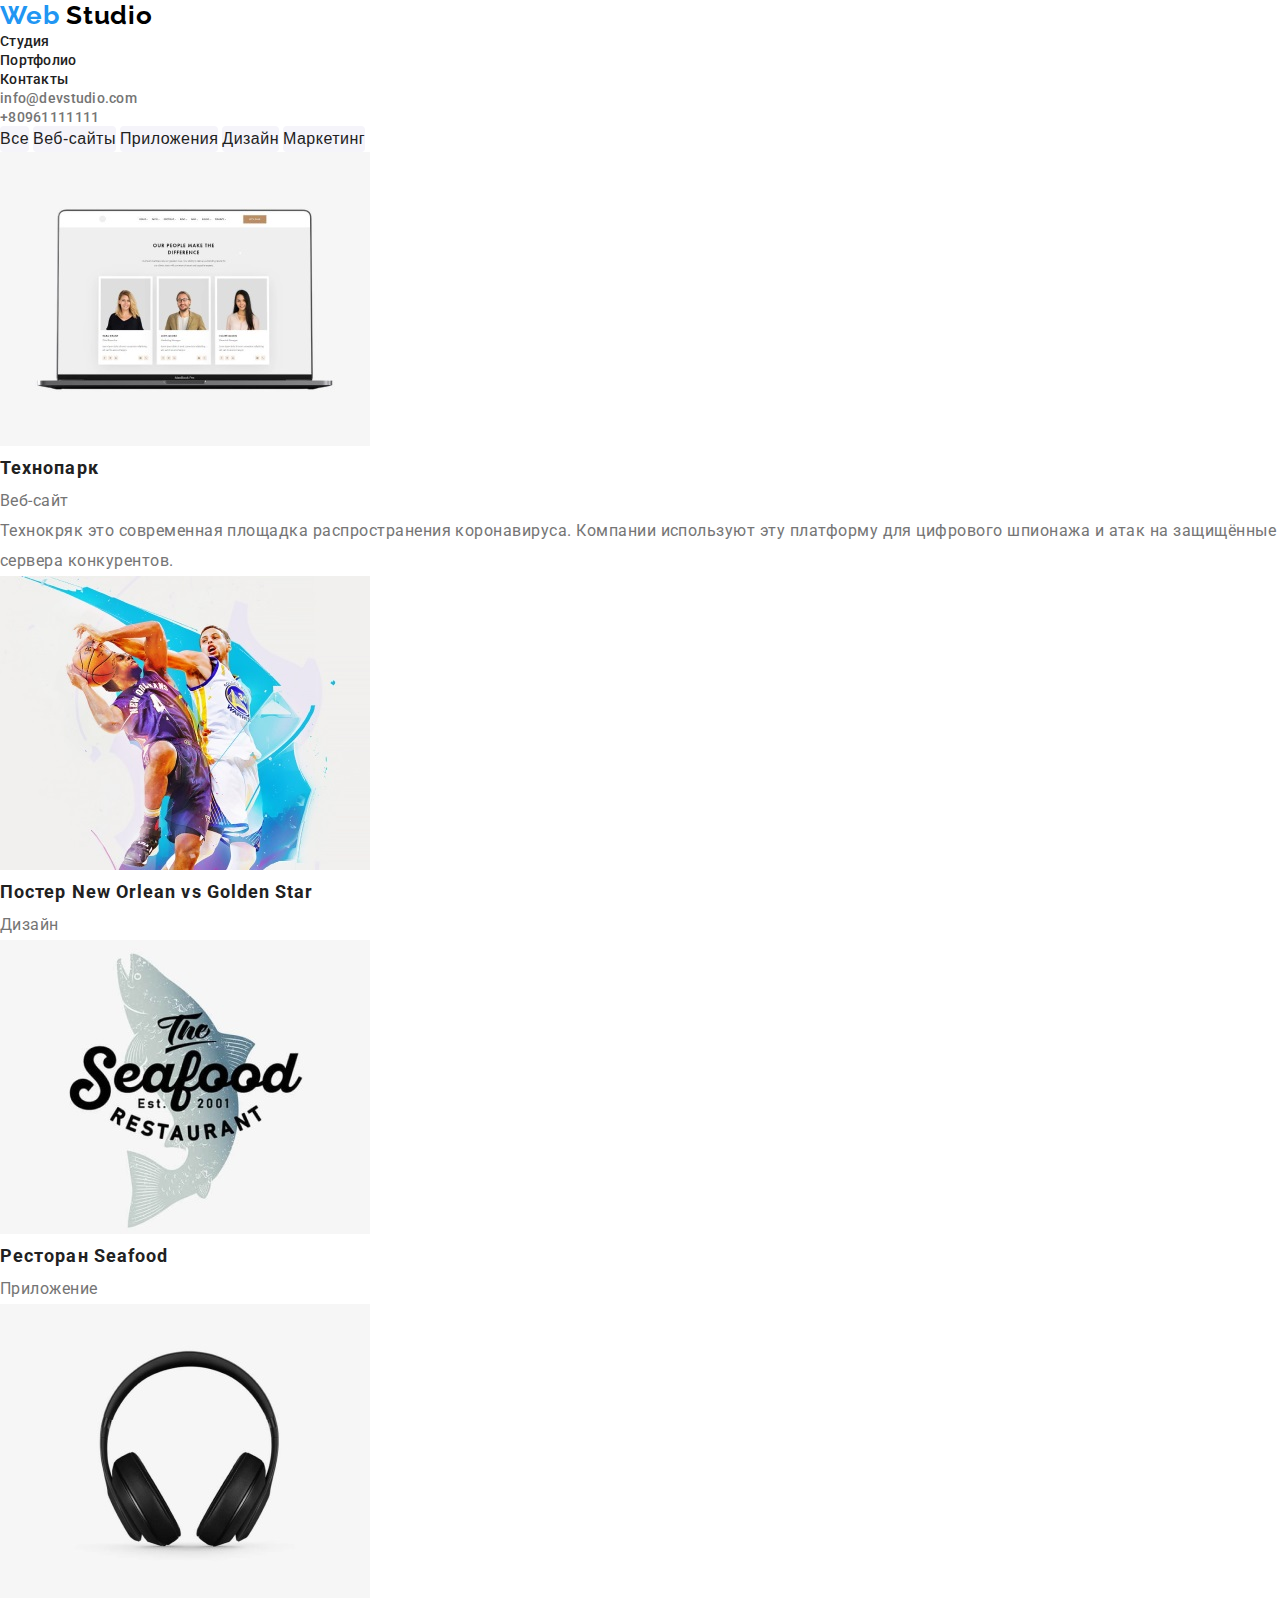
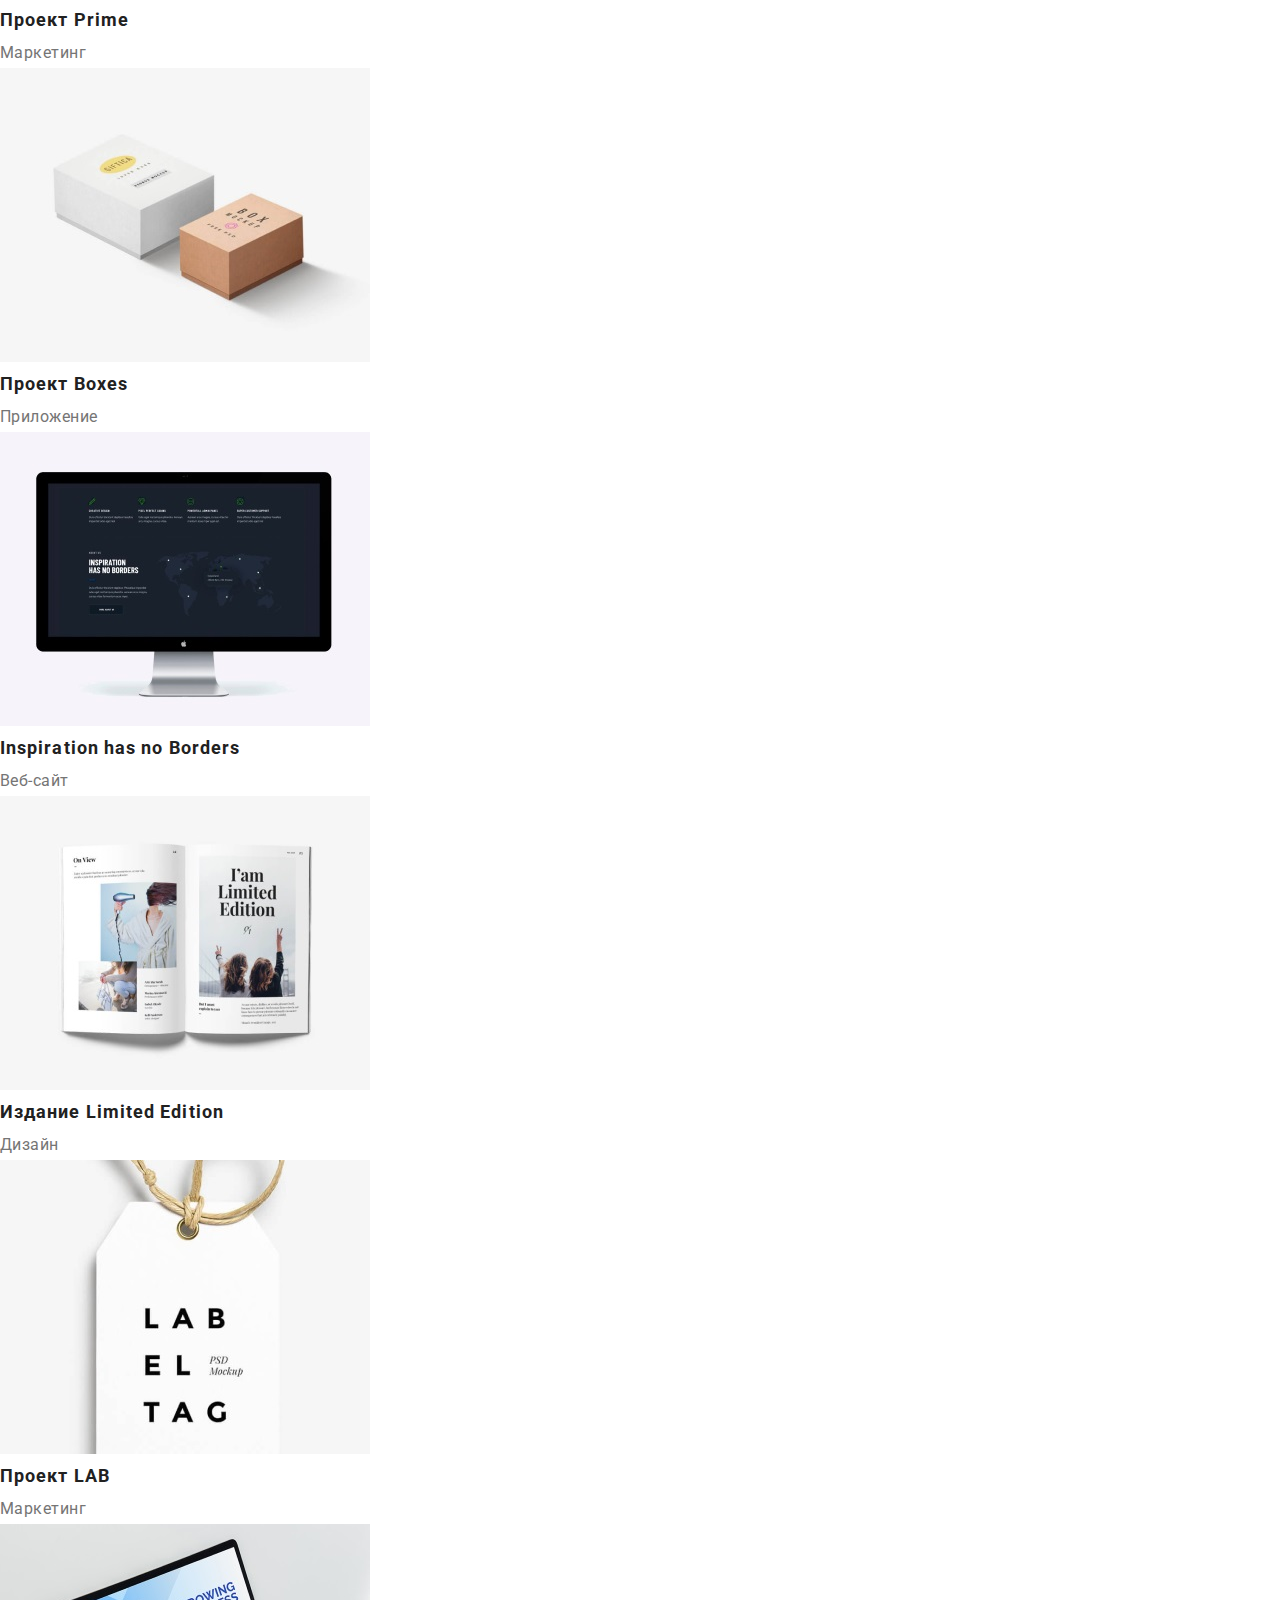
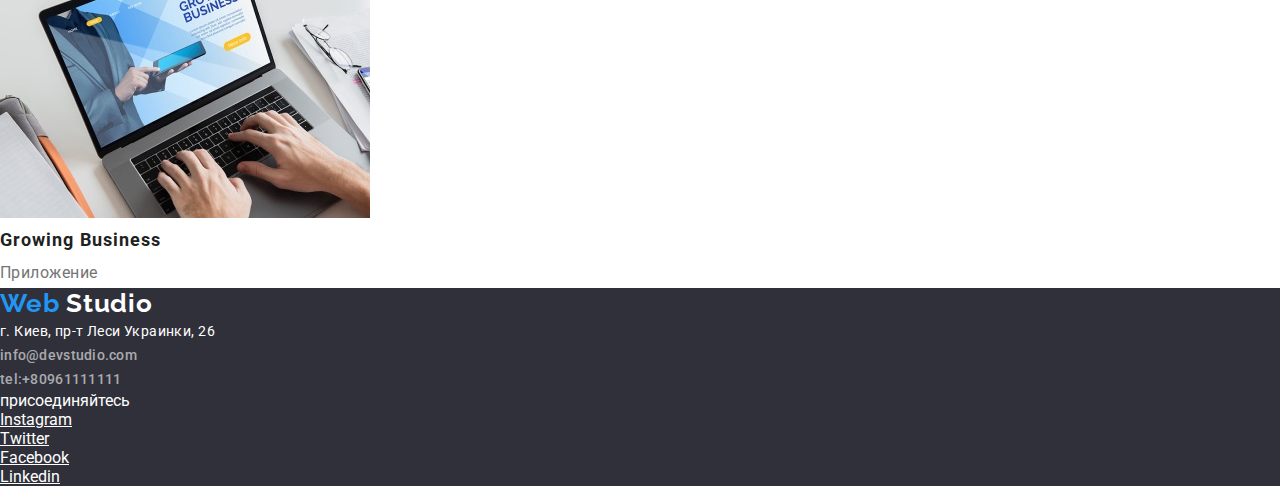
==== portfolio.html @ 054fb1ee "дз3" ====
<!DOCTYPE html>
<html lang="en">
<head>
    <meta charset="UTF-8">
    <meta name="viewport" content="width=device-width, initial-scale=1.0">
    <title>goit-markup-hw-2</title>
    <link rel="stylesheet" href="./css/style1.css"> 

    <link href="https://fonts.googleapis.com/css2?family=Raleway:wght@700&family=Roboto:wght@400;500;700;900&display=swap" rel="stylesheet">
</head>
<body>
    <header> 
        <div class="top_line">
            
                <div class="logo-studio">
                    <a href="#"><span>Web</span> Studio</a> 
                </div>
                    <ul class="nav">
                        <li><a class="studia_link" href="index.html">Студия</a> </li>
                        <li><a class="studia_link" href="#">Портфолио</a> </li>
                        <li><a class="studia_link" href="#">Контакты</a> </li>
                    </ul>
          <address>
              <ul class="address_top_line">
                  <li><a class="contacts-link studia_link" href="mailto:info@devstudio.com ">info@devstudio.com </a></li>
                  <li> <a class="contacts-link studia_link" href="tel:+80961111111 ">+80961111111  </a> </li>
              </ul>
          </address>
  </div>    
        </div>    
    </header> 
    <main>
       
        <section class="content_projects">
            <div class="filtres_portfolio">  
                
                    <button type="button" class="filtres_portfolio_button">Все</button>
                    <button type="button" class="filtres_portfolio_button">Веб-сайты</button>
                    <button type="button" class="filtres_portfolio_button">Приложения</button>
                    <button type="button" class="filtres_portfolio_button">Дизайн</button>
                    <button type="button" class="filtres_portfolio_button">Маркетинг</button>
            </div>
            <div>
                <ul class="portfolio_projects">
                    <li>
                        <a href="#">
                            <img src="./images/portfolio-0.jpg" alt="portfolio-0">
                            <h1>Технопарк</h1>
                            <p>Веб-сайт</p>
                            <p>Технокряк это современная площадка распространения коронавируса. Компании используют эту платформу для цифрового шпионажа и атак на защищённые сервера конкурентов.</p>
                         </a>
                    </li>
                    <li>
                        <a href="#">
                            <img src="./images/portfolio-1.jpg" alt="portfolio-1">
                            <h1>Постер New Orlean vs Golden Star</h1>
                            <p>Дизайн</p>
                        </a>
                    </li>
                    <li>
                        <a href="#">
                            <img src="./images/portfolio-2.jpg" alt="portfolio-2">
                            <h1>Ресторан Seafood</h1>
                            <p>Приложение</p>
                        </a>    
                    </li>
                    <li>
                        <a href="#">
                            <img src="./images/portfolio-3.jpg" alt="portfolio-3">
                            <h1>Проект Prime</h1>
                            <p>Маркетинг</p>
                        </a>    
                    </li>
                    <li>
                        <a href="#">
                            <img src="./images/portfolio-4.jpg" alt="portfolio-4">
                            <h1>Проект Boxes</h1>
                            <p>Приложение</p>
                        </a>
                    </li>
                    <li>
                        <a href="#">
                            <img src="./images/portfolio-5.jpg" alt="portfolio-5">
                            <h1>Inspiration has no Borders</h1>
                            <p>Веб-сайт</p>
                        </a>
                    </li>
                    <li>
                        <a href="#">
                            <img src="./images/portfolio-6.jpg" alt="portfolio-6">
                            <h1>Издание Limited Edition</h1>
                            <p>Дизайн</p>
                        </a>
                    </li>
                    <li>
                        <a href="#">
                            <img src="./images/portfolio-7.jpg" alt="portfolio-7">
                            <h1>Проект LAB </h1>
                            <p>Маркетинг</p>
                        </a>
                    </li>
                    <li>
                        <a href="#">
                            <img src="./images/portfolio-8.jpg" alt="portfolio-8">
                            <h1>Growing Business</h1>
                            <p>Приложение</p>
                        </a>
                    </li>
                </ul>
            </div>
        </section>



    </main>
    <footer class="footer_studio">
        <div class="contacts_footer">
           <div class="logo-studio-footer">
               <a href="#"><span>Web</span> Studio</a> 
            </div>
           <address>
               <ul class="address_footer">
                   <li>г. Киев, пр-т Леси Украинки, 26</li>
                   <li><a class="contacts_link_footer studia_link" href="mailto:info@devstudio.com ">info@devstudio.com </a></li>
                   <li> <a class="contacts_link_footer studia_link" href="tel:+80961111111 ">tel:+80961111111  </a> </li>
               </ul>
           </address>
        </div>
        <div class="footer_social_network "> 
           <p>присоединяйтесь</p>
            <ul>
               <li><a href="">Instagram</a></li>
               <li><a href="">Twitter</a></li>
               <li><a href="">Facebook</a></li>
               <li><a href="">Linkedin</a></li>
            </ul>
        </div>
    </footer>
</body>
</html>
---- css/style1.css ----
* {
    margin: 0px;
	padding: 0px;
}
body {
  
    font-family: roboto , sans-serif;
}
 .top_line {
    
    background: #FFFFFF;
    }
.studia_link:focus,
.studia_link:hover {
   
    color: #2196F3;
}
.nav {
    
    list-style: none;
 
 }



.nav li a{
  
   
   text-decoration: none;
   font-style: normal;
   font-weight: 500;
   font-size: 14px;
   line-height: 16px;
   letter-spacing: 0.02em;
   color: #212121;
}

.address_top_line {

   list-style: none;
  
} 




.address_top_line a {
    font-style: normal;
    text-align: center;
    padding-top: 32px;
 
    text-decoration: none;
    font-weight: 500;
    font-size: 14px;
    line-height: 16px;
    letter-spacing: 0.02em;
    color: #757575;
}





.logo-studio a span {
   color: #2196F3
}
.logo-studio a {
   color:#000;
   font-family: Raleway;
   font-style: normal;
   font-weight: bold;
   font-size: 26px;
   line-height: 31px;
   letter-spacing: 0.03em;
   text-decoration: none;
   }

/*   Style main                               */
.service {
     background: rgba(47, 48, 58, 0.8);
}

.service-title {
    
    font-weight: 900;
    font-size: 44px;
    line-height: 60px;
 
    letter-spacing: 0.06em;
    text-transform: uppercase;
    color: #FFFFFF;
}
.service_button {
   
    background: #2196F3;
    box-shadow: 0px 4px 4px rgba(0, 0, 0, 0.15);
    border-radius: 4px;
    font-weight: bold;
    font-size: 16px;
    line-height: 30px;
    align-items: center;
    text-align: center;
    letter-spacing: 0.06em;
    color: #FFFFFF;
    
}

.features-navigation {
    
    list-style: none;
}

.features-navigation h3 {
    font-weight: 700;
    font-size: 14px;
    line-height: 16px;
    letter-spacing: 0.03em;
    text-transform: uppercase;
    color: #212121;
}
.features-navigation p {
    font-size: 14px;
    line-height: 24px;
    letter-spacing: 0.03em;
    color: #757575;
}

.our_clients h2,
.our_team h2,
.activity_company h2 {
    
    font-weight: 700;
    font-size: 36px;
    line-height: 42px;
    
    letter-spacing: 0.03em;
    color: #212121;
}
.activity-nav {
    list-style: none;
   
}

.activity-nav a {
    text-decoration: none;
    text-transform: uppercase;
}
.activity-nav  h3 {
   
    font-weight: 700;
    font-size: 14px;
    line-height: 16px;
  
    letter-spacing: 0.03em;
    background: rgba(47, 48, 58, 0.8);
    color: #fff;
  }

  .our_team {
  
    background: #F5F4FA;
   
}
.our_team h3 {
    font-weight: 500;
    font-size: 16px;
    line-height: 19px;
    text-align: center;
    letter-spacing: 0.03em;
    color: #212121;
}
.our_team p {
    font-size: 16px;
    line-height: 19px;
    text-align: center;
    letter-spacing: 0.03em;
    color: #757575;
}

.our_team_workers {
 
    list-style: none;
}

.our_clients_nav {
  
    list-style: none;
}
.our_clients_nav a {
    padding-left: 60px;
}
/*   Style footer                             */

.footer_studio {

    background: #2F303A;
}
.logo-studio-footer a span {
    color: #2196F3
}
.logo-studio-footer a {
    color:#fff;
    font-family: Raleway;
    font-style: normal;
    font-weight: bold;
    font-size: 26px;
    line-height: 31px;
    letter-spacing: 0.03em;
    text-decoration: none;
    }

.address_footer {
    font-style: normal;
 
    list-style: none;
    font-size: 14px;
    line-height: 24px;
    letter-spacing: 0.03em;
    color: #fff;
}
    
.address_footer a {
  
    text-decoration: none;
    font-weight: 500;
    font-size: 14px;
    line-height: 16px;
    letter-spacing: 0.02em;
    color: rgba(255, 255, 255, 0.6);
 }
 .studia_link:focus,
 .studia_link:hover {
    
     color: #2196F3;
 }
    
.footer_social_network {
    color: #fff;
}
.footer_social_network ul {
    list-style: none;
}
.footer_social_network a {
    color: #fff;
}

.filtres_portfolio_items {
  
    list-style: none;
}
.portfolio_projects {
    list-style: none;
}
.portfolio_projects a,.filtres_portfolio_items a {
    text-decoration: none;
}
.filtres_portfolio_items h1 {
    font-weight: 500;
    font-size: 16px;
    line-height: 26px;
    text-align: center;
    letter-spacing: 0.03em;

color: #212121;

}

.portfolio_projects h1 {
    font-weight: bold;
    font-size: 18px;
    line-height: 36px;
    letter-spacing: 0.06em;
    color: #212121;
}

.portfolio_projects p {
    font-size: 16px;
    line-height: 30px;
    letter-spacing: 0.03em;
    color: #757575;
}
.filtres_portfolio_button {
    font-weight: 500;
    font-size: 16px;
    line-height: 26px;
    text-align: center;
    letter-spacing: 0.03em;
    color: #212121;
    background: #F5F4FA;
    border-radius: 4px;
    border: 0px;
}
.filtres_portfolio_button:hover,
.filtres_portfolio_button:focus {
    font-weight: 500;
    font-size: 16px;
    line-height: 26px;
    text-align: center;
    letter-spacing: 0.03em;
    color: #fff;
    background: #2196F3;
    border-radius: 4px;
    border: 0px;
}
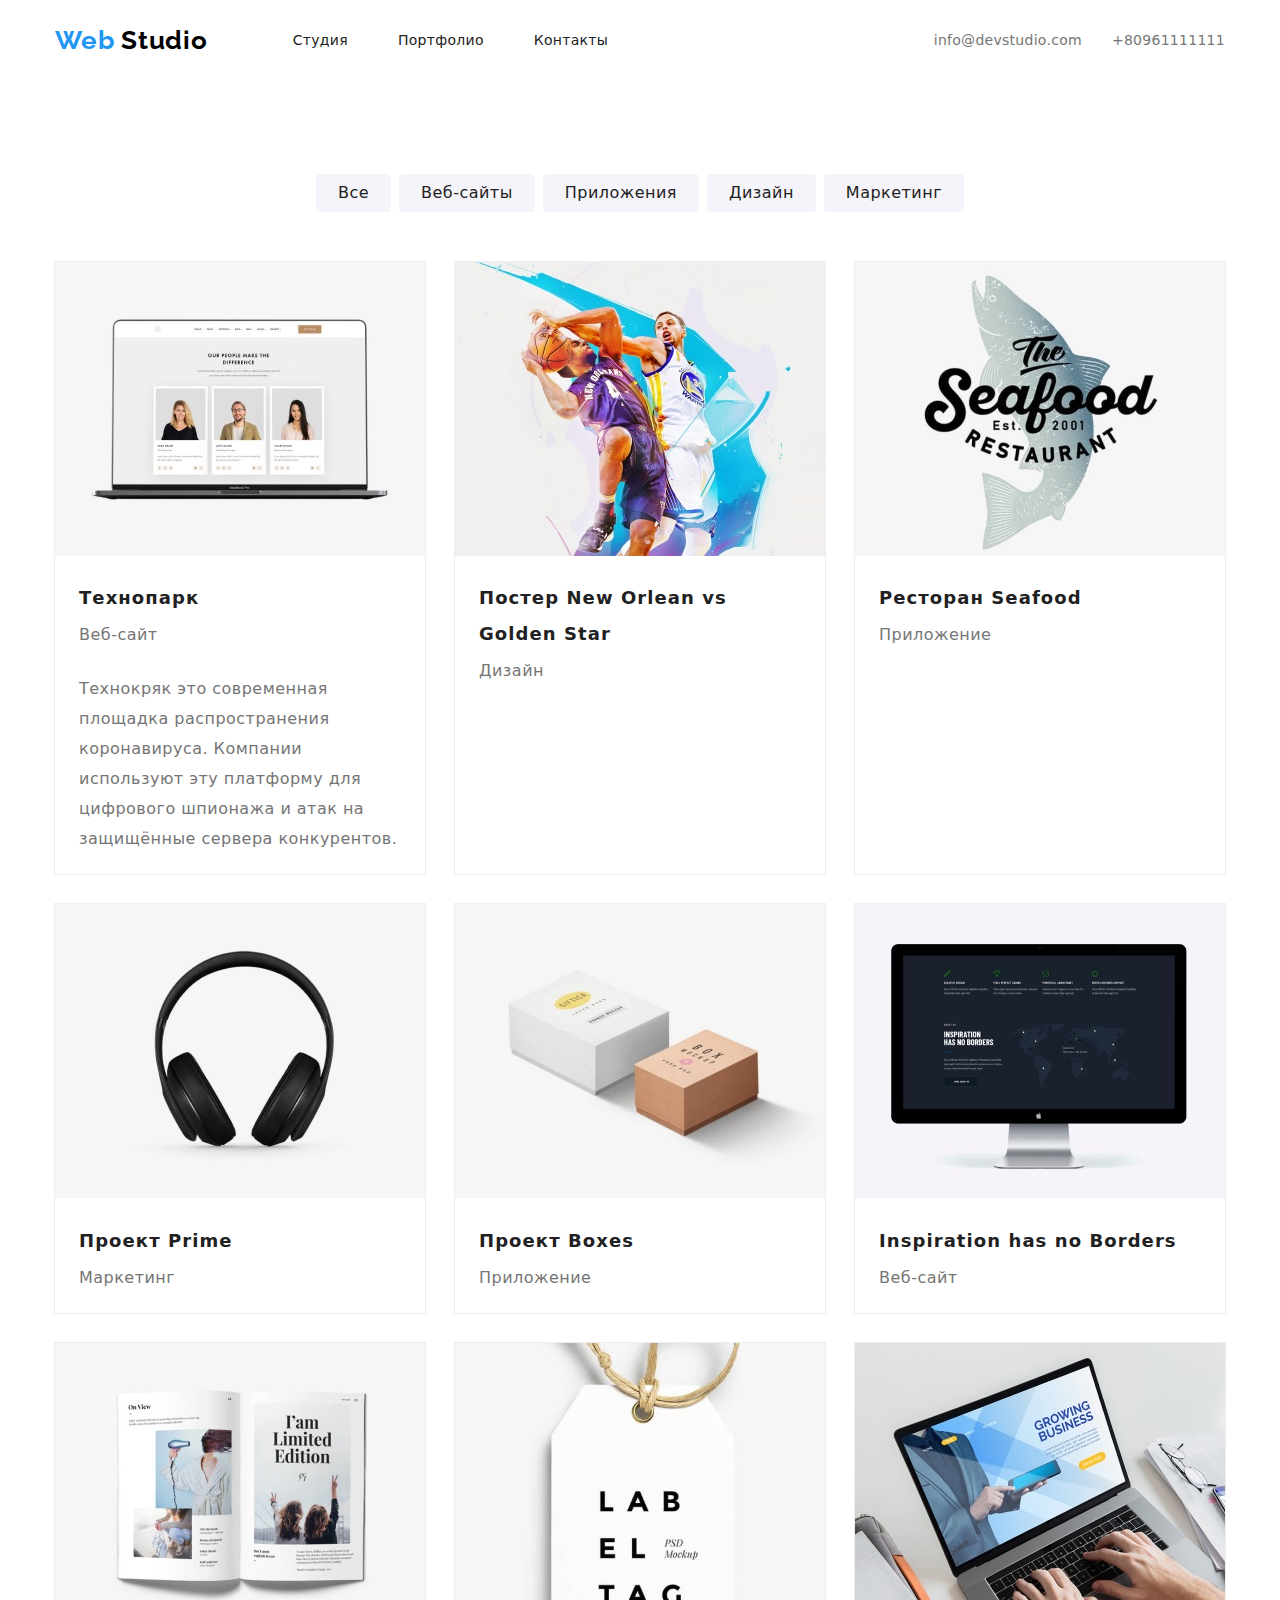
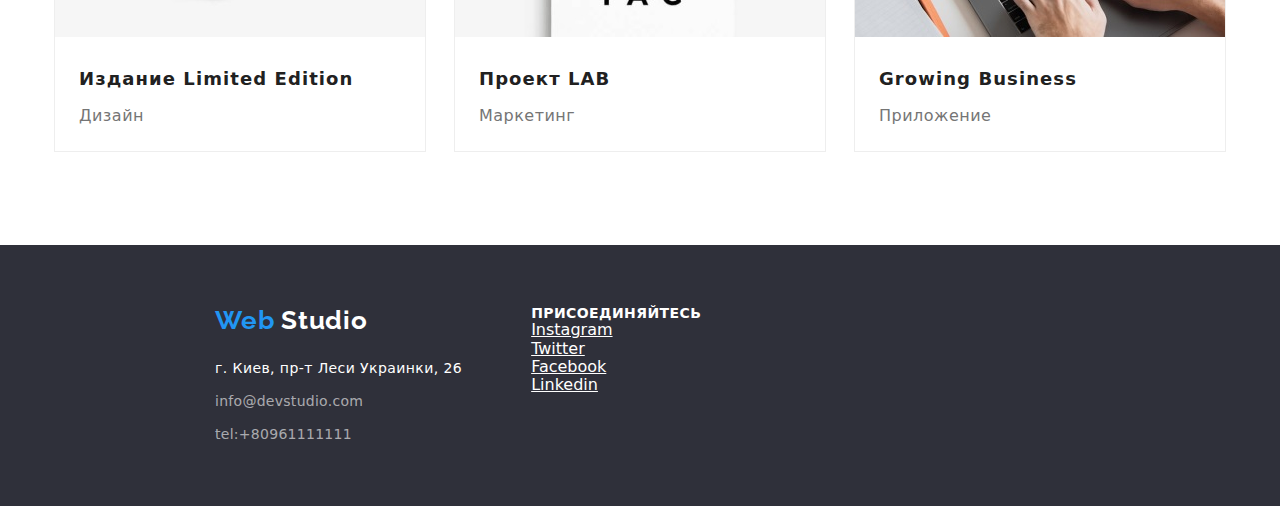
==== commit 08495708: "обновление дз3" ====
--- a/portfolio.html
+++ b/portfolio.html
@@ -6,135 +6,144 @@
     <title>goit-markup-hw-2</title>
     <link rel="stylesheet" href="./css/style1.css"> 
 
+   
     <link href="https://fonts.googleapis.com/css2?family=Raleway:wght@700&family=Roboto:wght@400;500;700;900&display=swap" rel="stylesheet">
+   
+    <link rel="stylesheet" href="https://cdnjs.cloudflare.com/ajax/libs/modern-normalize/0.6.0/modern-normalize.min.css">
 </head>
 <body>
     <header> 
-        <div class="top_line">
+        <div class="container top-line">
             
                 <div class="logo-studio">
                     <a href="#"><span>Web</span> Studio</a> 
                 </div>
-                    <ul class="nav">
-                        <li><a class="studia_link" href="index.html">Студия</a> </li>
-                        <li><a class="studia_link" href="#">Портфолио</a> </li>
-                        <li><a class="studia_link" href="#">Контакты</a> </li>
+                    <ul class="nav-list list">
+                        <li class="item"><a class="studia_link" href="index.html">Студия</a> </li>
+                        <li class="item"><a class="studia_link" href="#">Портфолио</a> </li>
+                        <li class="item"><a class="studia_link" href="#">Контакты</a> </li>
                     </ul>
-          <address>
-              <ul class="address_top_line">
-                  <li><a class="contacts-link studia_link" href="mailto:info@devstudio.com ">info@devstudio.com </a></li>
-                  <li> <a class="contacts-link studia_link" href="tel:+80961111111 ">+80961111111  </a> </li>
+          <address class="address-nav">
+              <ul class="address-nav list">
+                  <li class="item"><a class="contact-link " href="mailto:info@devstudio.com ">info@devstudio.com </a></li>
+                  <li class="item"><a class="contact-link " href="tel:+80961111111 ">+80961111111  </a> </li>
               </ul>
           </address>
-  </div>    
+         </div>    
         </div>    
     </header> 
     <main>
        
         <section class="content_projects">
-            <div class="filtres_portfolio">  
-                
-                    <button type="button" class="filtres_portfolio_button">Все</button>
-                    <button type="button" class="filtres_portfolio_button">Веб-сайты</button>
-                    <button type="button" class="filtres_portfolio_button">Приложения</button>
-                    <button type="button" class="filtres_portfolio_button">Дизайн</button>
-                    <button type="button" class="filtres_portfolio_button">Маркетинг</button>
-            </div>
-            <div>
-                <ul class="portfolio_projects">
-                    <li>
-                        <a href="#">
-                            <img src="./images/portfolio-0.jpg" alt="portfolio-0">
-                            <h1>Технопарк</h1>
-                            <p>Веб-сайт</p>
-                            <p>Технокряк это современная площадка распространения коронавируса. Компании используют эту платформу для цифрового шпионажа и атак на защищённые сервера конкурентов.</p>
-                         </a>
-                    </li>
-                    <li>
-                        <a href="#">
-                            <img src="./images/portfolio-1.jpg" alt="portfolio-1">
-                            <h1>Постер New Orlean vs Golden Star</h1>
-                            <p>Дизайн</p>
-                        </a>
-                    </li>
-                    <li>
-                        <a href="#">
-                            <img src="./images/portfolio-2.jpg" alt="portfolio-2">
-                            <h1>Ресторан Seafood</h1>
-                            <p>Приложение</p>
-                        </a>    
-                    </li>
-                    <li>
-                        <a href="#">
-                            <img src="./images/portfolio-3.jpg" alt="portfolio-3">
-                            <h1>Проект Prime</h1>
-                            <p>Маркетинг</p>
-                        </a>    
-                    </li>
-                    <li>
-                        <a href="#">
-                            <img src="./images/portfolio-4.jpg" alt="portfolio-4">
-                            <h1>Проект Boxes</h1>
-                            <p>Приложение</p>
-                        </a>
-                    </li>
-                    <li>
-                        <a href="#">
-                            <img src="./images/portfolio-5.jpg" alt="portfolio-5">
-                            <h1>Inspiration has no Borders</h1>
-                            <p>Веб-сайт</p>
-                        </a>
-                    </li>
-                    <li>
-                        <a href="#">
-                            <img src="./images/portfolio-6.jpg" alt="portfolio-6">
-                            <h1>Издание Limited Edition</h1>
-                            <p>Дизайн</p>
-                        </a>
-                    </li>
-                    <li>
-                        <a href="#">
-                            <img src="./images/portfolio-7.jpg" alt="portfolio-7">
-                            <h1>Проект LAB </h1>
-                            <p>Маркетинг</p>
-                        </a>
-                    </li>
-                    <li>
-                        <a href="#">
-                            <img src="./images/portfolio-8.jpg" alt="portfolio-8">
-                            <h1>Growing Business</h1>
-                            <p>Приложение</p>
-                        </a>
-                    </li>
-                </ul>
+            <div class="container">
+                <div class="container-filtres">
+                <div class="filtres_portfolio">  
+                    
+                        <button type="button" class="filtres_portfolio_button item">Все</button>
+                        <button type="button" class="filtres_portfolio_button item">Веб-сайты</button>
+                        <button type="button" class="filtres_portfolio_button item">Приложения</button>
+                        <button type="button" class="filtres_portfolio_button item">Дизайн</button>
+                        <button type="button" class="filtres_portfolio_button item">Маркетинг</button>
+                </div>
+                </div>
+                <div>
+                    <ul class="portfolio_projects list">
+                        <li class="flex-item">
+                            <a href="#">
+                                <img src="./images/portfolio-0.jpg" alt="portfolio-0">
+                                <h1>Технопарк</h1>
+                                <p>Веб-сайт</p>
+                                <p>Технокряк это современная площадка распространения коронавируса. Компании используют эту платформу для цифрового шпионажа и атак на защищённые сервера конкурентов.</p>
+                            </a>
+                        </li>
+                        <li class="flex-item">
+                            <a href="#">
+                                <img src="./images/portfolio-1.jpg" alt="portfolio-1">
+                                <h1>Постер New Orlean vs Golden Star</h1>
+                                <p>Дизайн</p>
+                            </a>
+                        </li>
+                        <li class="flex-item"> 
+                            <a href="#">
+                                <img src="./images/portfolio-2.jpg" alt="portfolio-2">
+                                <h1>Ресторан Seafood</h1>
+                                <p>Приложение</p>
+                            </a>    
+                        </li>
+                        <li class="flex-item">
+                            <a href="#">
+                                <img src="./images/portfolio-3.jpg" alt="portfolio-3">
+                                <h1>Проект Prime</h1>
+                                <p>Маркетинг</p>
+                            </a>    
+                        </li>
+                        <li class="flex-item"> 
+                            <a href="#">
+                                <img src="./images/portfolio-4.jpg" alt="portfolio-4">
+                                <h1>Проект Boxes</h1>
+                                <p>Приложение</p>
+                            </a>
+                        </li>
+                        <li class="flex-item"> 
+                            <a href="#">
+                                <img src="./images/portfolio-5.jpg" alt="portfolio-5">
+                                <h1>Inspiration has no Borders</h1>
+                                <p>Веб-сайт</p>
+                            </a>
+                        </li>
+                        <li class="flex-item">
+                            <a href="#">
+                                <img src="./images/portfolio-6.jpg" alt="portfolio-6">
+                                <h1>Издание Limited Edition</h1>
+                                <p>Дизайн</p>
+                            </a>
+                        </li>
+                        <li class="flex-item">
+                            <a href="#">
+                                <img src="./images/portfolio-7.jpg" alt="portfolio-7">
+                                <h1>Проект LAB </h1>
+                                <p>Маркетинг</p>
+                            </a>
+                        </li>
+                        <li class="flex-item">
+                            <a href="#">
+                                <img src="./images/portfolio-8.jpg" alt="portfolio-8">
+                                <h1>Growing Business</h1>
+                                <p>Приложение</p>
+                            </a>
+                        </li>
+                    </ul>
+                </div>
             </div>
         </section>
 
 
 
     </main>
-    <footer class="footer_studio">
-        <div class="contacts_footer">
-           <div class="logo-studio-footer">
-               <a href="#"><span>Web</span> Studio</a> 
+    <footer class="footer_studio"> 
+        <div class="container container-flex">
+            <div class="contacts_footer">
+            <div class="logo-studio-footer">
+                <a href="#"><span>Web</span> Studio</a> 
+             </div>
+                <address>
+                    <ul class="address_footer">
+                        <li class="item"> <p>г. Киев, пр-т Леси Украинки, 26</p></li>
+                        <li class="item"> <a class="contacts_link_footer studia_link" href="mailto:info@devstudio.com ">info@devstudio.com </a></li>
+                        <li class="item"> <a class="contacts_link_footer studia_link" href="tel:+80961111111 ">tel:+80961111111  </a> </li>
+                    </ul>
+                </address>
             </div>
-           <address>
-               <ul class="address_footer">
-                   <li>г. Киев, пр-т Леси Украинки, 26</li>
-                   <li><a class="contacts_link_footer studia_link" href="mailto:info@devstudio.com ">info@devstudio.com </a></li>
-                   <li> <a class="contacts_link_footer studia_link" href="tel:+80961111111 ">tel:+80961111111  </a> </li>
-               </ul>
-           </address>
+        <div class="footer_social_network "> 
+            <p>присоединяйтесь</p>
+             <ul>
+                <li><a href="">Instagram</a></li>
+                <li><a href="">Twitter</a></li>
+                <li><a href="">Facebook</a></li>
+                <li><a href="">Linkedin</a></li>
+             </ul>
+         </div>
         </div>
-        <div class="footer_social_network "> 
-           <p>присоединяйтесь</p>
-            <ul>
-               <li><a href="">Instagram</a></li>
-               <li><a href="">Twitter</a></li>
-               <li><a href="">Facebook</a></li>
-               <li><a href="">Linkedin</a></li>
-            </ul>
-        </div>
-    </footer>
+     </footer>
 </body>
 </html>--- a/css/style1.css
+++ b/css/style1.css
@@ -1,54 +1,91 @@
-* {
+*{
+    box-sizing: border-box;
     margin: 0px;
-	padding: 0px;
-}
+    padding: 0px;
+}
+
+*,
+*::before,
+*::after {
+    box-sizing: inherit;
+}
+
+
 body {
-  
+    
     font-family: roboto , sans-serif;
 }
- .top_line {
-    
-    background: #FFFFFF;
-    }
+
+.container { 
+ 
+    margin-left: auto;
+    margin-right: auto;
+    width: 1200px;
+    padding-left: 15px;
+    padding-right: 15px;
+
+}
+
+ .top-line {
+    display: flex;
+    align-items: center;
+   }
+
 .studia_link:focus,
 .studia_link:hover {
    
     color: #2196F3;
-}
-.nav {
-    
+    border-bottom: solid 4px;
+    border-radius: 2px;
+    padding-bottom: 28px;
+}
+.contact-link:focus,
+.contact-link:hover {
+   
+    color: #2196F3;
+  
+}
+.list {
     list-style: none;
- 
+    
  }
 
-
-
-.nav li a{
-  
-   
-   text-decoration: none;
-   font-style: normal;
-   font-weight: 500;
-   font-size: 14px;
-   line-height: 16px;
-   letter-spacing: 0.02em;
-   color: #212121;
-}
-
-.address_top_line {
-
-   list-style: none;
-  
-} 
-
-
-
-
-.address_top_line a {
+.nav-list {
+    margin-left: 85px;
+    display: flex;
+ }
+
+.nav-list .item+.item {
+    margin-left: 50px;
+ }
+.nav-list li a{
+    padding-top: 32px;
+    padding-bottom: 32px;
+    display: inline-block;
+   
+   
+    text-decoration: none;
     font-style: normal;
-    text-align: center;
-    padding-top: 32px;
- 
+    font-weight: 500;
+    font-size: 14px;
+    line-height: 16px;
+    letter-spacing: 0.02em;
+    color: #212121;
+}
+
+.address-nav {
+    display: flex;
+    margin-left: auto;
+}
+.address-nav .item+.item {
+    margin-left: 30px;
+}
+
+.address-nav a {
+    display: inline-block;
+  
+
+    font-style: normal;
     text-decoration: none;
     font-weight: 500;
     font-size: 14px;
@@ -57,27 +94,42 @@
     color: #757575;
 }
 
-
-
-
-
 .logo-studio a span {
    color: #2196F3
 }
 .logo-studio a {
-   color:#000;
-   font-family: Raleway;
-   font-style: normal;
-   font-weight: bold;
-   font-size: 26px;
-   line-height: 31px;
-   letter-spacing: 0.03em;
-   text-decoration: none;
+    display: block;
+   
+    color:#000;
+    font-family: Raleway;
+    font-style: normal;
+    font-weight: bold;
+    font-size: 26px;
+    line-height: 31px;
+    letter-spacing: 0.03em;
+    text-decoration: none;
    }
 
 /*   Style main                               */
 .service {
-     background: rgba(47, 48, 58, 0.8);
+    
+     text-align: center;
+     height: 600px;
+     margin-left: auto;
+     margin-right: auto;
+     width: 1600px;
+   
+        
+        background-image: url("../css/image/service.png");
+        background: rgba(47, 48, 58, 0.8);
+        
+     
+}
+
+.container-service {
+    padding-top: 200px;
+    padding-bottom: 200px;
+    
 }
 
 .service-title {
@@ -85,13 +137,15 @@
     font-weight: 900;
     font-size: 44px;
     line-height: 60px;
- 
     letter-spacing: 0.06em;
     text-transform: uppercase;
     color: #FFFFFF;
+    margin-bottom: 30px;
 }
 .service_button {
-   
+    border: 0px;
+    padding: 10px 32px 10px 32px;
+    display: inline-block;
     background: #2196F3;
     box-shadow: 0px 4px 4px rgba(0, 0, 0, 0.15);
     border-radius: 4px;
@@ -99,17 +153,37 @@
     font-size: 16px;
     line-height: 30px;
     align-items: center;
-    text-align: center;
     letter-spacing: 0.06em;
     color: #FFFFFF;
     
 }
-
+.features {
+    padding-top: 94px;
+}
 .features-navigation {
-    
-    list-style: none;
-}
-
+    display: flex;
+    margin-bottom: 94px;
+}
+
+.features-navigation .item+.item {
+    margin-left: 30px;
+}
+
+.features-navigation li{
+    display: block;
+    width: 270px;
+
+}
+.img-fon {
+    text-align: center;
+    display: block;
+   
+    height: 120px;
+    background: #F5F4FA;
+    border-radius: 4px;
+    padding-top: 25px;
+    margin-bottom: 30px;
+}
 .features-navigation h3 {
     font-weight: 700;
     font-size: 14px;
@@ -117,51 +191,75 @@
     letter-spacing: 0.03em;
     text-transform: uppercase;
     color: #212121;
+    margin-bottom: 10px;
 }
 .features-navigation p {
     font-size: 14px;
     line-height: 24px;
     letter-spacing: 0.03em;
     color: #757575;
-}
-
-.our_clients h2,
-.our_team h2,
-.activity_company h2 {
-    
+    max-width: 255px;
+}
+
+.section-title {
+    margin-bottom: 50px;
+    text-align: center;
     font-weight: 700;
     font-size: 36px;
     line-height: 42px;
-    
-    letter-spacing: 0.03em;
-    color: #212121;
+    letter-spacing: 0.03em;
+    color: #212121;
+}
+
+.activity_company {
+   
+    padding-bottom: 94px;
 }
 .activity-nav {
-    list-style: none;
-   
-}
-
+    display: flex;
+    
+}
+.activity-nav .item+.item {  
+    margin-left: 30px;
+}
 .activity-nav a {
     text-decoration: none;
     text-transform: uppercase;
 }
 .activity-nav  h3 {
    
+       position: absolute;
+        width: 370px;
+        height: 45px;
+        margin:-47px;
+        margin-left:0px;
+        padding-top: 15px;
+        
+        text-align: center;
     font-weight: 700;
     font-size: 14px;
     line-height: 16px;
-  
     letter-spacing: 0.03em;
     background: rgba(47, 48, 58, 0.8);
     color: #fff;
-  }
-
+  
+}
   .our_team {
-  
+    width: 1600px;
     background: #F5F4FA;
-   
+     margin-left: auto;
+     margin-right: auto;
+}
+.our_team_workers {
+    display: flex;
+}
+
+.our_team_workers .item+.item {
+    margin-left: 30px;
 }
 .our_team h3 {
+    margin-top: 30px;
+    margin-bottom: 10px;
     font-weight: 500;
     font-size: 16px;
     line-height: 19px;
@@ -170,21 +268,47 @@
     color: #212121;
 }
 .our_team p {
+    margin-bottom: 16px;
     font-size: 16px;
     line-height: 19px;
     text-align: center;
     letter-spacing: 0.03em;
     color: #757575;
 }
-
-.our_team_workers {
- 
-    list-style: none;
-}
-
+.our_clients {
+    padding-top: 94px;
+    padding-bottom: 94px;
+}
 .our_clients_nav {
-  
-    list-style: none;
+    display: flex;
+}
+
+.our_clients_nav .item+.item {
+
+    margin-left: 30px;
+}
+
+.our_clients_nav  img {
+    display: block;
+    padding-top: 22px;
+}
+   
+.client-link {
+    border: 1px solid #AFB1B8;
+    border-radius: 4px;
+    display: block;
+    width: 170px;
+    height: 90px;
+
+
+
+  
+}
+.client-link:focus,
+.client-link:hover {
+    display: block;
+    border: 1px solid #2196F3;
+    border-radius: 4px;
 }
 .our_clients_nav a {
     padding-left: 60px;
@@ -192,13 +316,27 @@
 /*   Style footer                             */
 
 .footer_studio {
-
+    width: 1600px;
+    margin-left: auto;
+    margin-right: auto;
     background: #2F303A;
+}
+
+.container-flex {
+    display: flex;
+    
+}
+
+.contacts_footer {
+    margin-top: 60px;
+    margin-bottom: 60px;
 }
 .logo-studio-footer a span {
     color: #2196F3
 }
 .logo-studio-footer a {
+    display: block;
+    margin-bottom: 20px;
     color:#fff;
     font-family: Raleway;
     font-style: normal;
@@ -210,15 +348,17 @@
     }
 
 .address_footer {
+    
     font-style: normal;
- 
     list-style: none;
     font-size: 14px;
     line-height: 24px;
     letter-spacing: 0.03em;
     color: #fff;
 }
-    
+.address_footer  .item+.item {
+    margin-top: 9px;
+}  
 .address_footer a {
   
     text-decoration: none;
@@ -236,6 +376,17 @@
     
 .footer_social_network {
     color: #fff;
+    margin-left: 69px;
+    margin-top: 60px;
+}
+
+.footer_social_network p {
+    font-weight: bold;
+    font-size: 14px;
+    line-height: 16px;
+    letter-spacing: 0.03em;
+    text-transform: uppercase;
+   
 }
 .footer_social_network ul {
     list-style: none;
@@ -244,28 +395,61 @@
     color: #fff;
 }
 
-.filtres_portfolio_items {
-  
-    list-style: none;
+.portfolio_projects a,.filtres_portfolio_items a {
+    text-decoration: none;
+}
+.filtres_portfolio_items h1 {
+    font-weight: 500;
+    font-size: 16px;
+    line-height: 26px;
+    text-align: center;
+    letter-spacing: 0.03em;
+
+    color: #212121;
+
+}
+.content_projects {
+    padding-top: 94px;
+    padding-bottom: 94px;
+}
+
+.filtres_portfolio {
+    justify-content: center;
+    display: flex;
+    align-items: center;
+    margin-bottom: 50px;
+
+}
+
+
+.filtres_portfolio .item+.item {
+    margin-left: 8px;
 }
 .portfolio_projects {
-    list-style: none;
-}
-.portfolio_projects a,.filtres_portfolio_items a {
-    text-decoration: none;
-}
-.filtres_portfolio_items h1 {
-    font-weight: 500;
-    font-size: 16px;
-    line-height: 26px;
-    text-align: center;
-    letter-spacing: 0.03em;
-
-color: #212121;
-
+    display: flex;
+    flex-wrap: wrap;
+    
+  
+}
+
+.flex-item {
+    width: 370px;
+    margin-right: 30px;
+    margin-bottom: 30px;
+    outline: 1px solid #EEEEEE;
+}
+
+.flex-item:nth-child(3n) {
+    margin-right: 0px;
+}
+.flex-item:nth-last-child(-n + 3) {
+    margin-bottom: 0px;
 }
 
 .portfolio_projects h1 {
+    padding-left: 24px;
+    padding-right: 24px;
+    padding-top: 20px;
     font-weight: bold;
     font-size: 18px;
     line-height: 36px;
@@ -274,12 +458,18 @@
 }
 
 .portfolio_projects p {
+    display: inline-block;
+    padding-left: 24px;
+    padding-right: 24px;
+    padding-top: 4px;
+    padding-bottom: 20px;
     font-size: 16px;
     line-height: 30px;
     letter-spacing: 0.03em;
     color: #757575;
 }
 .filtres_portfolio_button {
+    padding: 6px 22px;
     font-weight: 500;
     font-size: 16px;
     line-height: 26px;
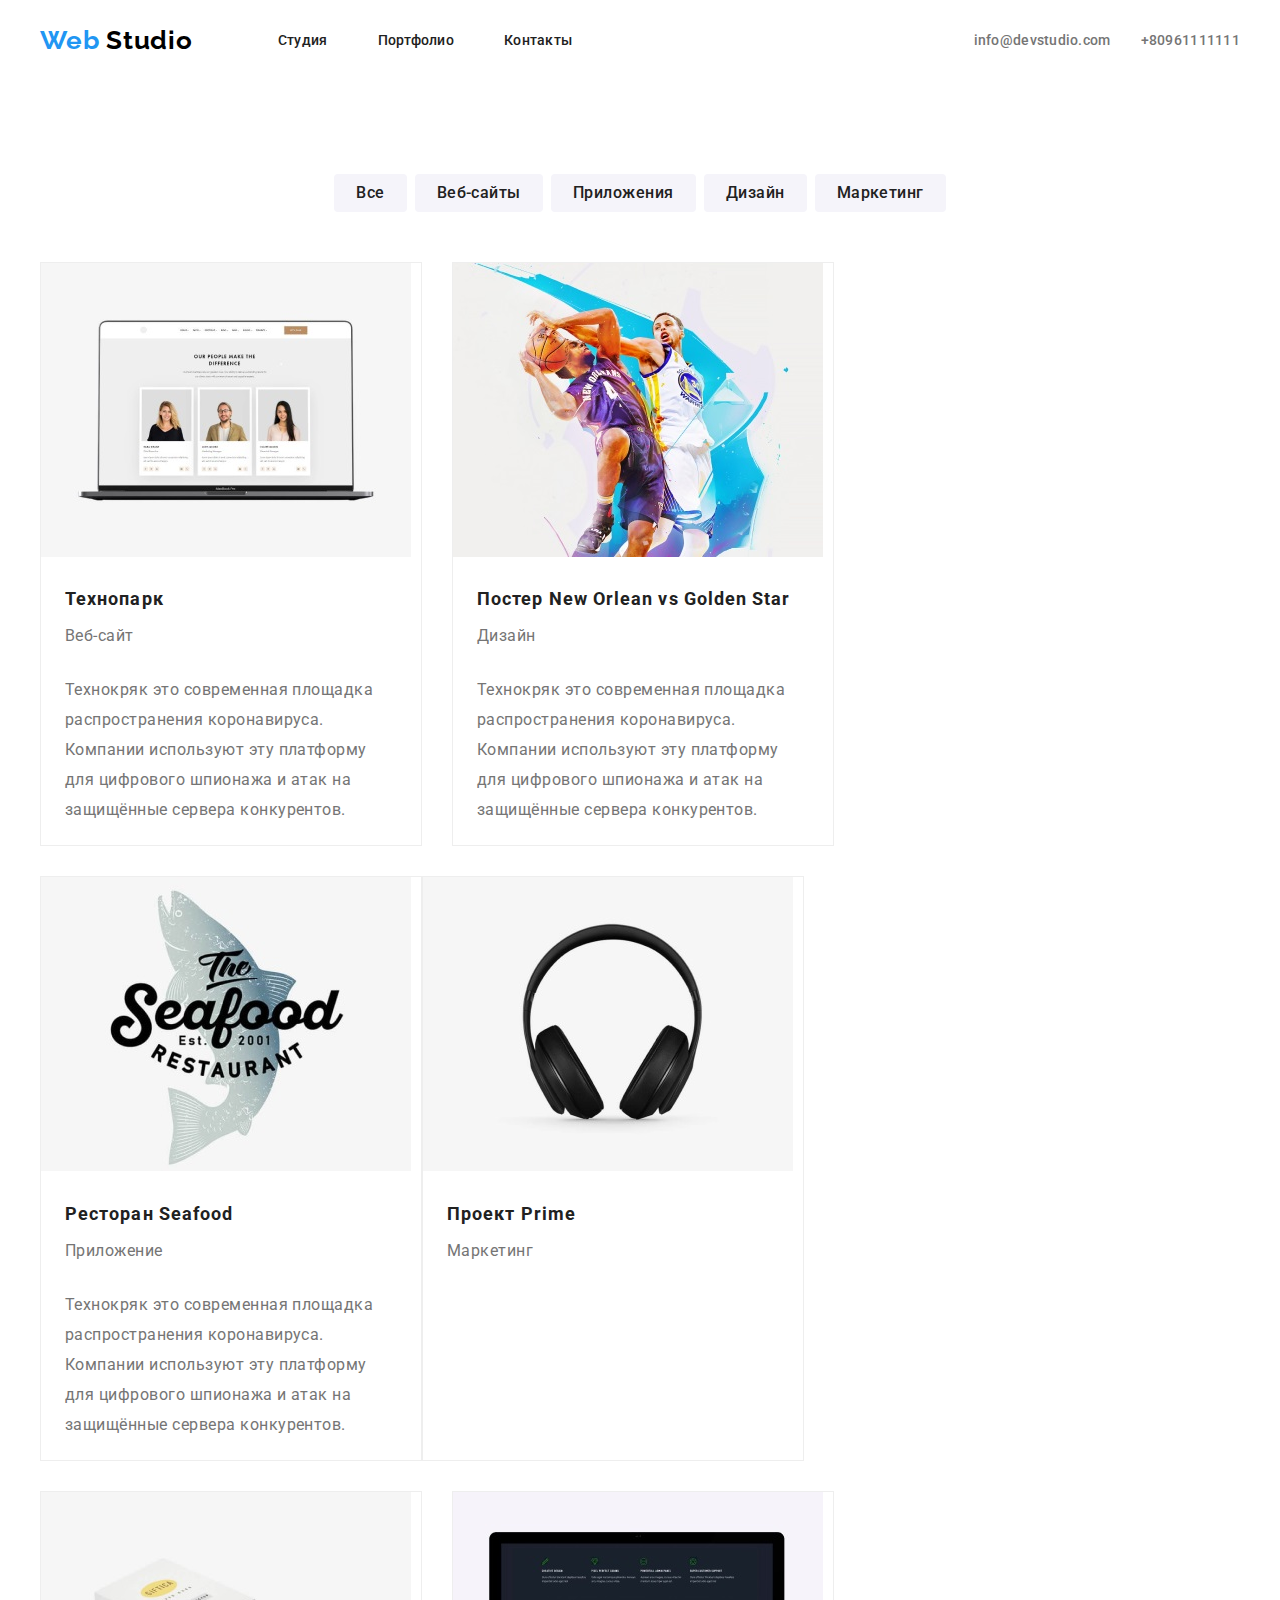
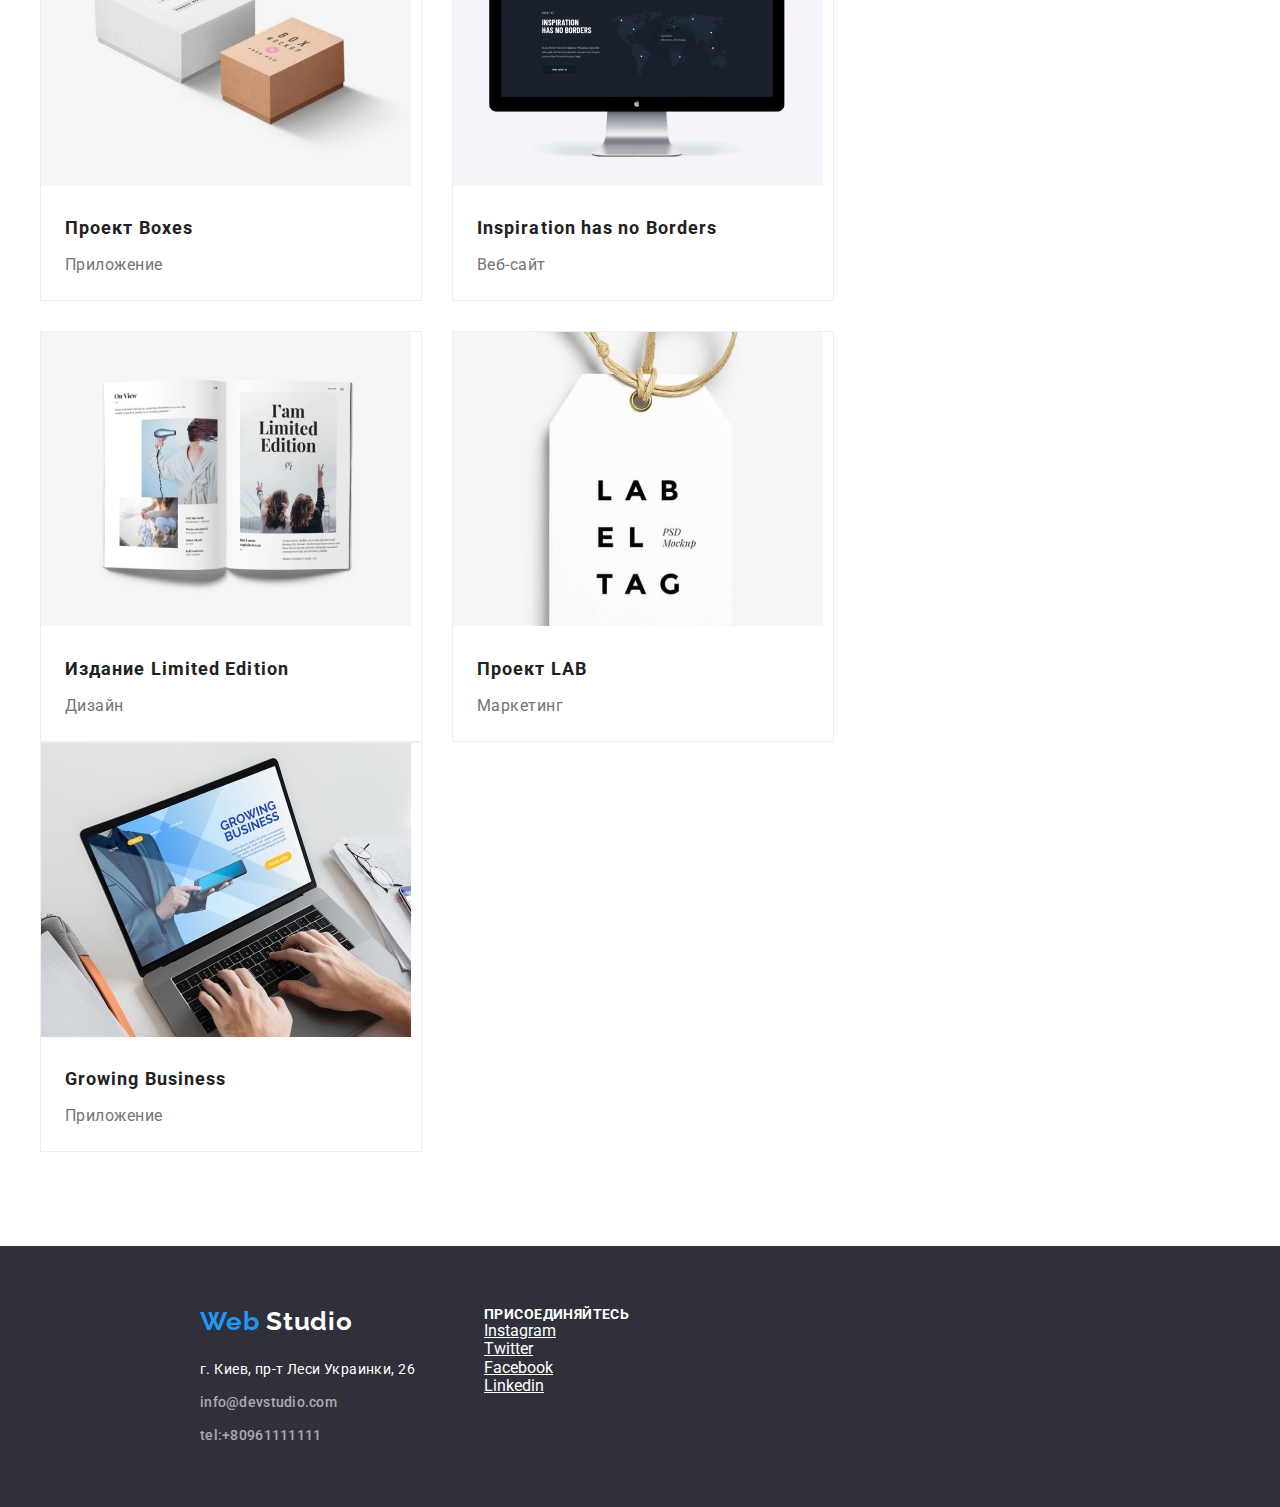
==== commit 799b5ea2: "убрал лишний див" ====
--- a/portfolio.html
+++ b/portfolio.html
@@ -4,12 +4,14 @@
     <meta charset="UTF-8">
     <meta name="viewport" content="width=device-width, initial-scale=1.0">
     <title>goit-markup-hw-2</title>
-    <link rel="stylesheet" href="./css/style1.css"> 
+   
 
    
     <link href="https://fonts.googleapis.com/css2?family=Raleway:wght@700&family=Roboto:wght@400;500;700;900&display=swap" rel="stylesheet">
    
     <link rel="stylesheet" href="https://cdnjs.cloudflare.com/ajax/libs/modern-normalize/0.6.0/modern-normalize.min.css">
+    <link rel="stylesheet" href="./css/style1.css"> 
+
 </head>
 <body>
     <header> 
@@ -30,7 +32,7 @@
               </ul>
           </address>
          </div>    
-        </div>    
+            
     </header> 
     <main>
        
@@ -61,6 +63,7 @@
                                 <img src="./images/portfolio-1.jpg" alt="portfolio-1">
                                 <h1>Постер New Orlean vs Golden Star</h1>
                                 <p>Дизайн</p>
+                                <p>Технокряк это современная площадка распространения коронавируса. Компании используют эту платформу для цифрового шпионажа и атак на защищённые сервера конкурентов.</p>
                             </a>
                         </li>
                         <li class="flex-item"> 
@@ -68,6 +71,7 @@
                                 <img src="./images/portfolio-2.jpg" alt="portfolio-2">
                                 <h1>Ресторан Seafood</h1>
                                 <p>Приложение</p>
+                                <p>Технокряк это современная площадка распространения коронавируса. Компании используют эту платформу для цифрового шпионажа и атак на защищённые сервера конкурентов.</p>
                             </a>    
                         </li>
                         <li class="flex-item">
--- a/css/style1.css
+++ b/css/style1.css
@@ -182,16 +182,18 @@
     background: #F5F4FA;
     border-radius: 4px;
     padding-top: 25px;
-    margin-bottom: 30px;
+ 
 }
 .features-navigation h3 {
+    padding-top: 30px;
+    margin-bottom: 10px;
     font-weight: 700;
     font-size: 14px;
     line-height: 16px;
     letter-spacing: 0.03em;
     text-transform: uppercase;
     color: #212121;
-    margin-bottom: 10px;
+    
 }
 .features-navigation p {
     font-size: 14px;
@@ -245,6 +247,8 @@
   
 }
   .our_team {
+    padding-top: 94px;
+    padding-bottom: 94px;
     width: 1600px;
     background: #F5F4FA;
      margin-left: auto;
@@ -253,12 +257,24 @@
 .our_team_workers {
     display: flex;
 }
+.item-worker {
+    display: block;
+    width: 270px;
+    background: #FFFFFF;
+
+
+    box-shadow: 0px 2px 1px rgba(0, 0, 0, 0.2),
+    0px 1px 1px rgba(0, 0, 0, 0.14), 
+    0px 1px 3px rgba(0, 0, 0, 0.12);
+    border-radius: 0px 0px 4px 4px;
+
+}
 
 .our_team_workers .item+.item {
     margin-left: 30px;
 }
 .our_team h3 {
-    margin-top: 30px;
+    padding-top: 30px;
     margin-bottom: 10px;
     font-weight: 500;
     font-size: 16px;
@@ -268,7 +284,7 @@
     color: #212121;
 }
 .our_team p {
-    margin-bottom: 16px;
+    padding-bottom: 16px;
     font-size: 16px;
     line-height: 19px;
     text-align: center;
@@ -328,8 +344,8 @@
 }
 
 .contacts_footer {
-    margin-top: 60px;
-    margin-bottom: 60px;
+    padding-top: 60px;
+    padding-bottom: 60px;
 }
 .logo-studio-footer a span {
     color: #2196F3
@@ -377,7 +393,7 @@
 .footer_social_network {
     color: #fff;
     margin-left: 69px;
-    margin-top: 60px;
+    padding-top: 60px;
 }
 
 .footer_social_network p {
@@ -395,19 +411,10 @@
     color: #fff;
 }
 
-.portfolio_projects a,.filtres_portfolio_items a {
-    text-decoration: none;
-}
-.filtres_portfolio_items h1 {
-    font-weight: 500;
-    font-size: 16px;
-    line-height: 26px;
-    text-align: center;
-    letter-spacing: 0.03em;
-
-    color: #212121;
-
-}
+.portfolio_projects a {
+    text-decoration: none;
+}
+
 .content_projects {
     padding-top: 94px;
     padding-bottom: 94px;
@@ -433,10 +440,11 @@
 }
 
 .flex-item {
-    width: 370px;
+    width: calc((100% - 60px) / 3);
+    
     margin-right: 30px;
     margin-bottom: 30px;
-    outline: 1px solid #EEEEEE;
+    border: 1px solid #EEEEEE;
 }
 
 .flex-item:nth-child(3n) {
@@ -458,7 +466,8 @@
 }
 
 .portfolio_projects p {
-    display: inline-block;
+    display: block;
+    
     padding-left: 24px;
     padding-right: 24px;
     padding-top: 4px;
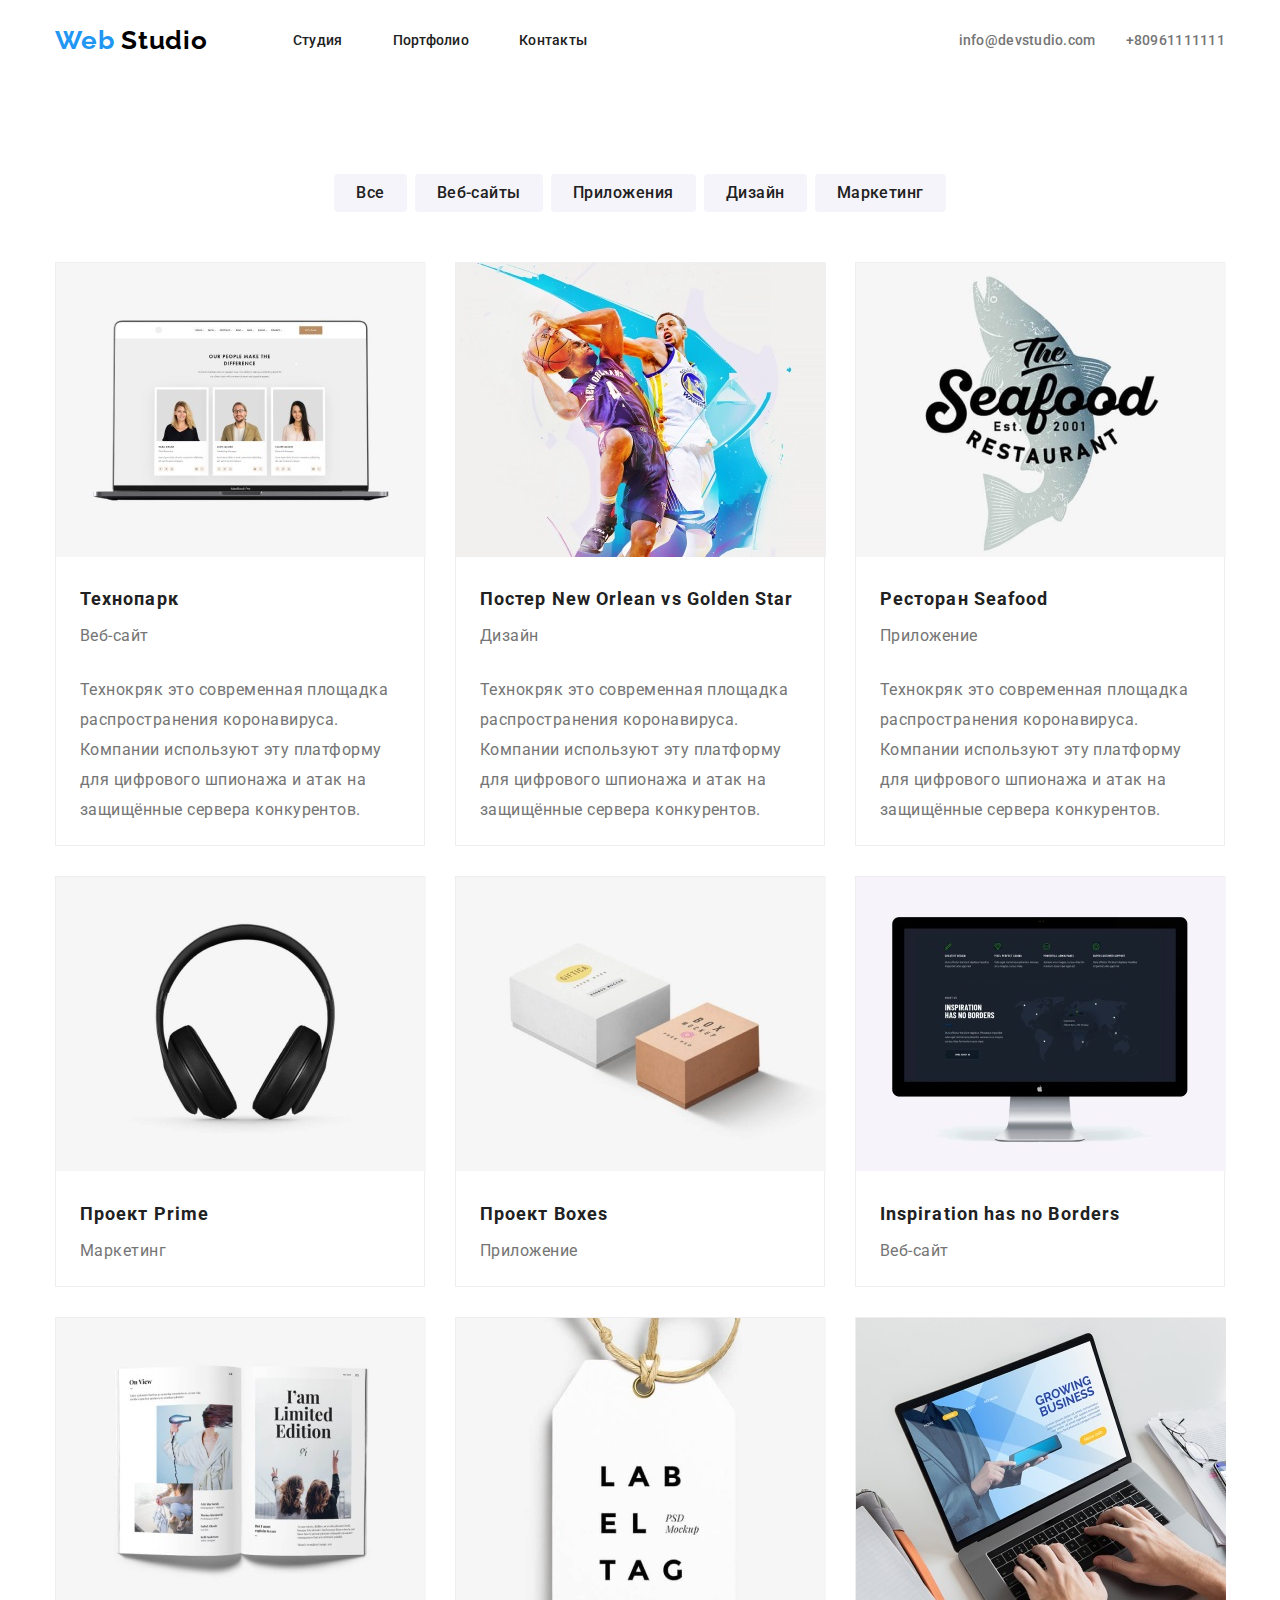
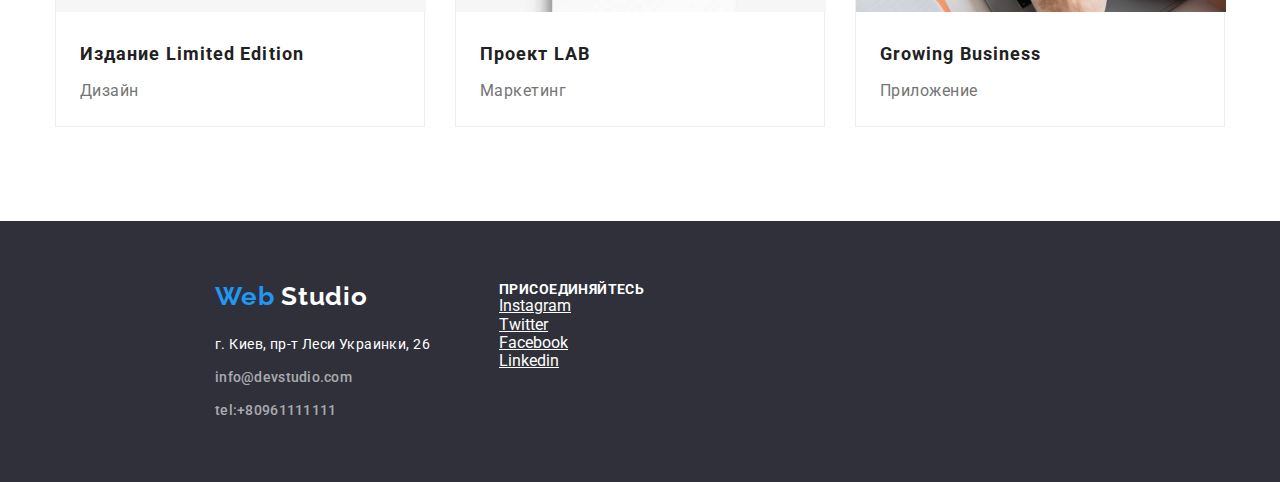
==== commit d70b366a: "дз 3 линк карточки" ====
--- a/portfolio.html
+++ b/portfolio.html
@@ -51,7 +51,7 @@
                 <div>
                     <ul class="portfolio_projects list">
                         <li class="flex-item">
-                            <a href="#">
+                            <a class="link-portfolio" href="#">
                                 <img src="./images/portfolio-0.jpg" alt="portfolio-0">
                                 <h1>Технопарк</h1>
                                 <p>Веб-сайт</p>
@@ -59,7 +59,7 @@
                             </a>
                         </li>
                         <li class="flex-item">
-                            <a href="#">
+                            <a class="link-portfolio" href="#">
                                 <img src="./images/portfolio-1.jpg" alt="portfolio-1">
                                 <h1>Постер New Orlean vs Golden Star</h1>
                                 <p>Дизайн</p>
@@ -67,7 +67,7 @@
                             </a>
                         </li>
                         <li class="flex-item"> 
-                            <a href="#">
+                            <a class="link-portfolio" href="#">
                                 <img src="./images/portfolio-2.jpg" alt="portfolio-2">
                                 <h1>Ресторан Seafood</h1>
                                 <p>Приложение</p>
@@ -75,42 +75,42 @@
                             </a>    
                         </li>
                         <li class="flex-item">
-                            <a href="#">
+                            <a class="link-portfolio" href="#">
                                 <img src="./images/portfolio-3.jpg" alt="portfolio-3">
                                 <h1>Проект Prime</h1>
                                 <p>Маркетинг</p>
                             </a>    
                         </li>
                         <li class="flex-item"> 
-                            <a href="#">
+                            <a class="link-portfolio" href="#">
                                 <img src="./images/portfolio-4.jpg" alt="portfolio-4">
                                 <h1>Проект Boxes</h1>
                                 <p>Приложение</p>
                             </a>
                         </li>
                         <li class="flex-item"> 
-                            <a href="#">
+                            <a class="link-portfolio" href="#">
                                 <img src="./images/portfolio-5.jpg" alt="portfolio-5">
                                 <h1>Inspiration has no Borders</h1>
                                 <p>Веб-сайт</p>
                             </a>
                         </li>
                         <li class="flex-item">
-                            <a href="#">
+                            <a class="link-portfolio" href="#">
                                 <img src="./images/portfolio-6.jpg" alt="portfolio-6">
                                 <h1>Издание Limited Edition</h1>
                                 <p>Дизайн</p>
                             </a>
                         </li>
                         <li class="flex-item">
-                            <a href="#">
+                            <a class="link-portfolio" href="#">
                                 <img src="./images/portfolio-7.jpg" alt="portfolio-7">
                                 <h1>Проект LAB </h1>
                                 <p>Маркетинг</p>
                             </a>
                         </li>
                         <li class="flex-item">
-                            <a href="#">
+                            <a class="link-portfolio" href="#">
                                 <img src="./images/portfolio-8.jpg" alt="portfolio-8">
                                 <h1>Growing Business</h1>
                                 <p>Приложение</p>
--- a/css/style1.css
+++ b/css/style1.css
@@ -4,11 +4,6 @@
     padding: 0px;
 }
 
-*,
-*::before,
-*::after {
-    box-sizing: inherit;
-}
 
 
 body {
@@ -297,6 +292,7 @@
 }
 .our_clients_nav {
     display: flex;
+    justify-content: center;
 }
 
 .our_clients_nav .item+.item {
@@ -446,6 +442,17 @@
     margin-bottom: 30px;
     border: 1px solid #EEEEEE;
 }
+.link-portfolio:hover,
+.link-portfolio:focus  {
+    display: block;
+    background: #FFFFFF;
+    border: 0px solid #EEEEEE;
+    box-sizing: border-box;
+    box-shadow: 1px 4px 6px rgba(0, 0, 0, 0.16), 0px 4px 4px rgba(0, 0, 0, 0.06), 0px 1px 1px rgba(0, 0, 0, 0.12);
+}
+
+
+
 
 .flex-item:nth-child(3n) {
     margin-right: 0px;
